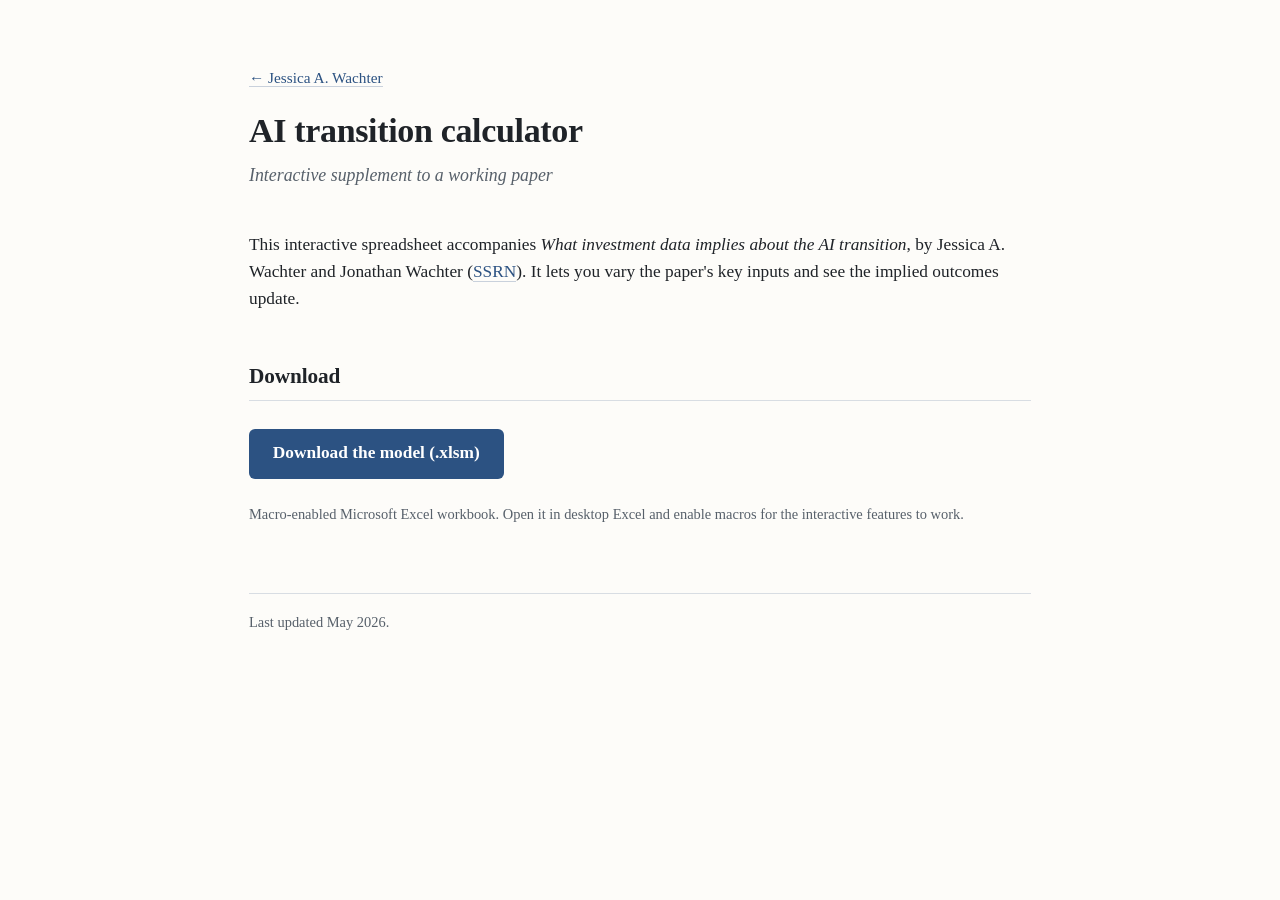
==== research/ai-transition/index.html @ 223bd446 "Publish AI transition Excel model download page Add research/ai-transition/ with a download page for" ====
<!DOCTYPE html>
<html lang="en">
<head>
  <meta charset="utf-8">
  <meta name="viewport" content="width=device-width, initial-scale=1">
  <title>AI transition calculator &mdash; Jessica A. Wachter</title>
  <meta name="description" content="Downloadable interactive spreadsheet accompanying &ldquo;What investment data implies about the AI transition&rdquo; by Jessica A. Wachter and Jonathan Wachter.">
  <link rel="stylesheet" href="../../style.css">
  <style>
    .back { font-size: 0.9rem; }
    .download {
      display: inline-block;
      margin: 0.4rem 0;
      padding: 0.7rem 1.4rem;
      font-family: inherit;
      font-size: 1.02rem;
      font-weight: 600;
      color: #fff;
      background: var(--link);
      border: none;
      border-radius: 6px;
    }
    .download:hover { background: var(--link-hover); color: #fff; }
    .filemeta { font-size: 0.85rem; color: var(--muted); margin-top: 0.4rem; }
    .lead { font-size: 1.02rem; }
  </style>
</head>
<body>
<main>

  <p class="back"><a href="../../">&larr; Jessica A. Wachter</a></p>

  <header class="bio">
    <h1>AI transition calculator</h1>
    <p class="title">Interactive supplement to a working paper</p>
  </header>

  <section id="overview">
    <p class="lead">
      This interactive spreadsheet accompanies
      <em>What investment data implies about the AI transition</em>,
      by Jessica A. Wachter and Jonathan Wachter
      (<a href="https://papers.ssrn.com/sol3/papers.cfm?abstract_id=6465519">SSRN</a>).
      It lets you vary the paper's key inputs and see the implied outcomes update.
    </p>
  </section>

  <section id="download">
    <h2>Download</h2>
    <p>
      <a class="download" href="ai-transition-model.xlsm" download>Download the model (.xlsm)</a>
    </p>
    <p class="filemeta">
      Macro-enabled Microsoft Excel workbook. Open it in desktop Excel and
      enable macros for the interactive features to work.
    </p>
  </section>

  <footer>
    <p>Last updated <time datetime="2026-05-29">May 2026</time>.</p>
  </footer>

</main>
</body>
</html>
---- style.css ----
:root {
  --text: #1f2328;
  --muted: #57606a;
  --rule: #d8dde3;
  --link: #2c5282;
  --link-hover: #1a365d;
  --bg: #fdfcf9;
  --max-width: 46rem;
}

* { box-sizing: border-box; }

html {
  font-size: 17px;
  scroll-behavior: smooth;
}

body {
  margin: 0;
  padding: 3rem 1.25rem 6rem;
  font-family: "Charter", "Iowan Old Style", "Palatino", "Georgia", serif;
  color: var(--text);
  background: var(--bg);
  line-height: 1.55;
  -webkit-font-smoothing: antialiased;
}

main {
  max-width: var(--max-width);
  margin: 0 auto;
}

a {
  color: var(--link);
  text-decoration: none;
  border-bottom: 1px solid rgba(44, 82, 130, 0.25);
  transition: color 0.12s, border-color 0.12s;
}

a:hover {
  color: var(--link-hover);
  border-bottom-color: var(--link-hover);
}

a[href="#"] {
  color: var(--muted);
  border-bottom-style: dotted;
  border-bottom-color: var(--muted);
}

/* ---------- bio header ---------- */

.bio {
  margin-bottom: 2.5rem;
}

.bio h1 {
  font-size: 2rem;
  font-weight: 600;
  letter-spacing: -0.01em;
  margin: 0 0 0.25rem;
}

.bio .title {
  margin: 0;
  font-size: 1.05rem;
  font-style: italic;
  color: var(--muted);
}

.bio .affiliation {
  margin: 0.1rem 0 1rem;
  font-size: 1.05rem;
  color: var(--muted);
}

.bio .contact {
  margin: 0 0 1rem;
  font-size: 0.95rem;
  color: var(--muted);
  line-height: 1.5;
}

.bio .contact a {
  color: var(--link);
}

.bio .nav-links {
  margin: 0;
  font-size: 1rem;
}

/* ---------- section nav (jump-to-section bar under the bio) ---------- */

.section-nav {
  margin: 1.5rem 0 0;
  padding: 0.6rem 0;
  border-top: 1px solid var(--rule);
  border-bottom: 1px solid var(--rule);
  font-size: 1rem;
  text-align: center;
  color: var(--muted);
}

.section-nav a {
  display: inline-block;
  margin: 0 0.4rem;
  border-bottom: none;
  font-weight: 600;
}

.section-nav a:hover {
  border-bottom: 1px solid var(--link-hover);
}

/* ---------- sections ---------- */

section {
  margin-top: 2.75rem;
}

#overview {
  margin-top: 1.5rem;
  font-size: 1.02rem;
}

#overview p {
  margin: 0;
}

h2 {
  font-size: 1.25rem;
  font-weight: 600;
  letter-spacing: -0.005em;
  margin: 0 0 1.25rem;
  padding-bottom: 0.4rem;
  border-bottom: 1px solid var(--rule);
}

/* ---------- paper list ---------- */

ol.papers {
  list-style: none;
  margin: 0;
  padding: 0;
  counter-reset: paper;
}

ol.papers > li {
  position: relative;
  margin: 0 0 1.5rem;
  padding-left: 0;
}

ol.papers > li:last-child {
  margin-bottom: 0;
}

.paper-title {
  display: block;
  font-weight: 600;
  font-size: 1.02rem;
  color: var(--text);
  line-height: 1.4;
}

.authors {
  display: block;
  font-size: 0.95rem;
  color: var(--muted);
  margin-top: 0.15rem;
}

.meta {
  display: block;
  font-size: 0.95rem;
  color: var(--muted);
  margin-top: 0.1rem;
}

.links {
  display: block;
  font-size: 0.9rem;
  margin-top: 0.35rem;
  color: var(--muted);
}

.links a {
  font-variant: small-caps;
  letter-spacing: 0.02em;
}

/* ---------- footer ---------- */

footer {
  margin-top: 4rem;
  padding-top: 1rem;
  border-top: 1px solid var(--rule);
  font-size: 0.85rem;
  color: var(--muted);
}

footer p {
  margin: 0;
}

/* ---------- responsive ---------- */

@media (max-width: 40rem) {
  body { padding: 2rem 1rem 4rem; }
  html { font-size: 16px; }
  .bio h1 { font-size: 1.7rem; }
}
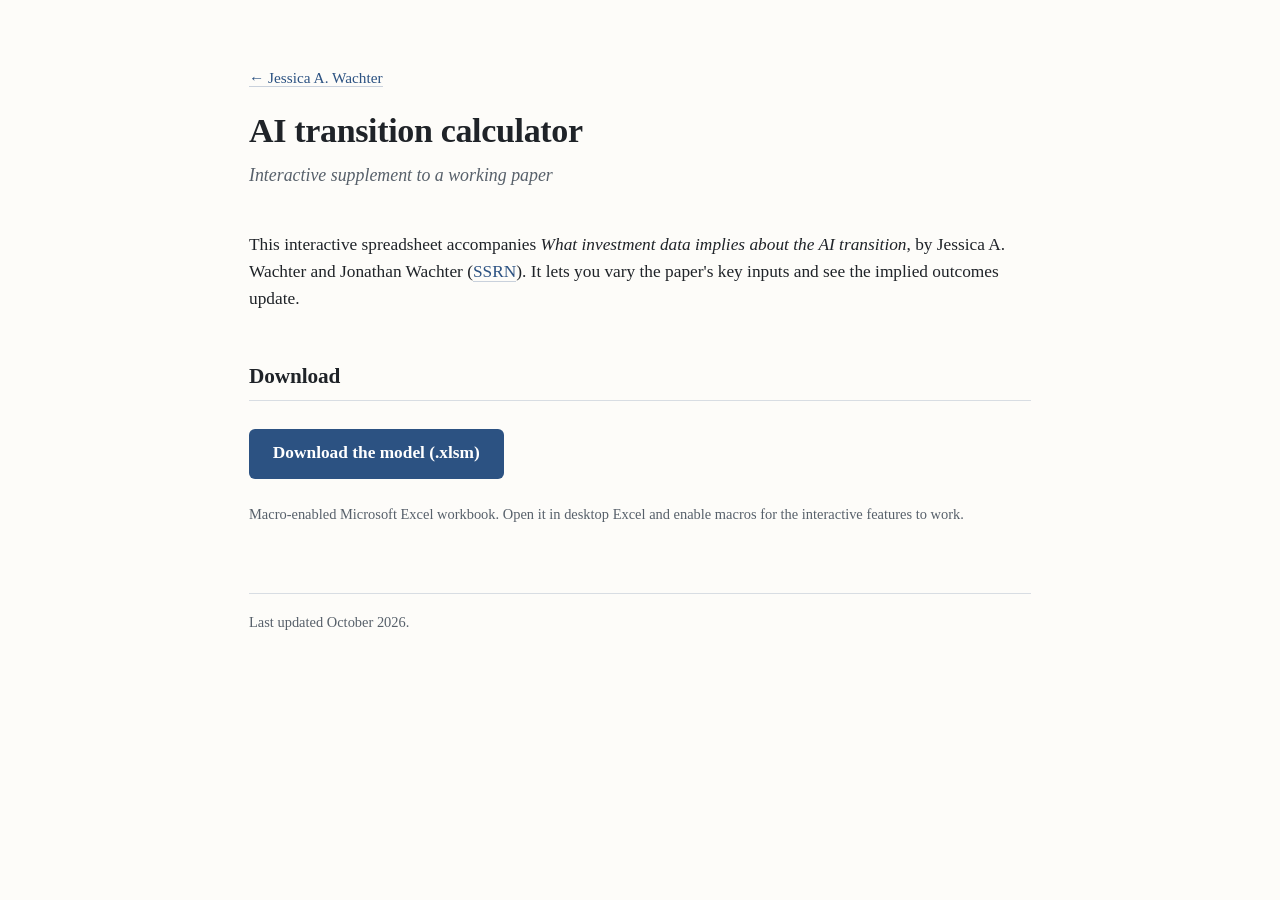
==== commit 0cd9b84c: "Publish v3 with calibrated sensitivity and gradual-adjustment charts Replace the public companion wi" ====
--- a/research/ai-transition/index.html
+++ b/research/ai-transition/index.html
@@ -57,7 +57,7 @@
   </section>
 
   <footer>
-    <p>Last updated <time datetime="2026-05-29">May 2026</time>.</p>
+    <p>Last updated <time datetime="2026-10-11">October 2026</time>.</p>
   </footer>
 
 </main>
